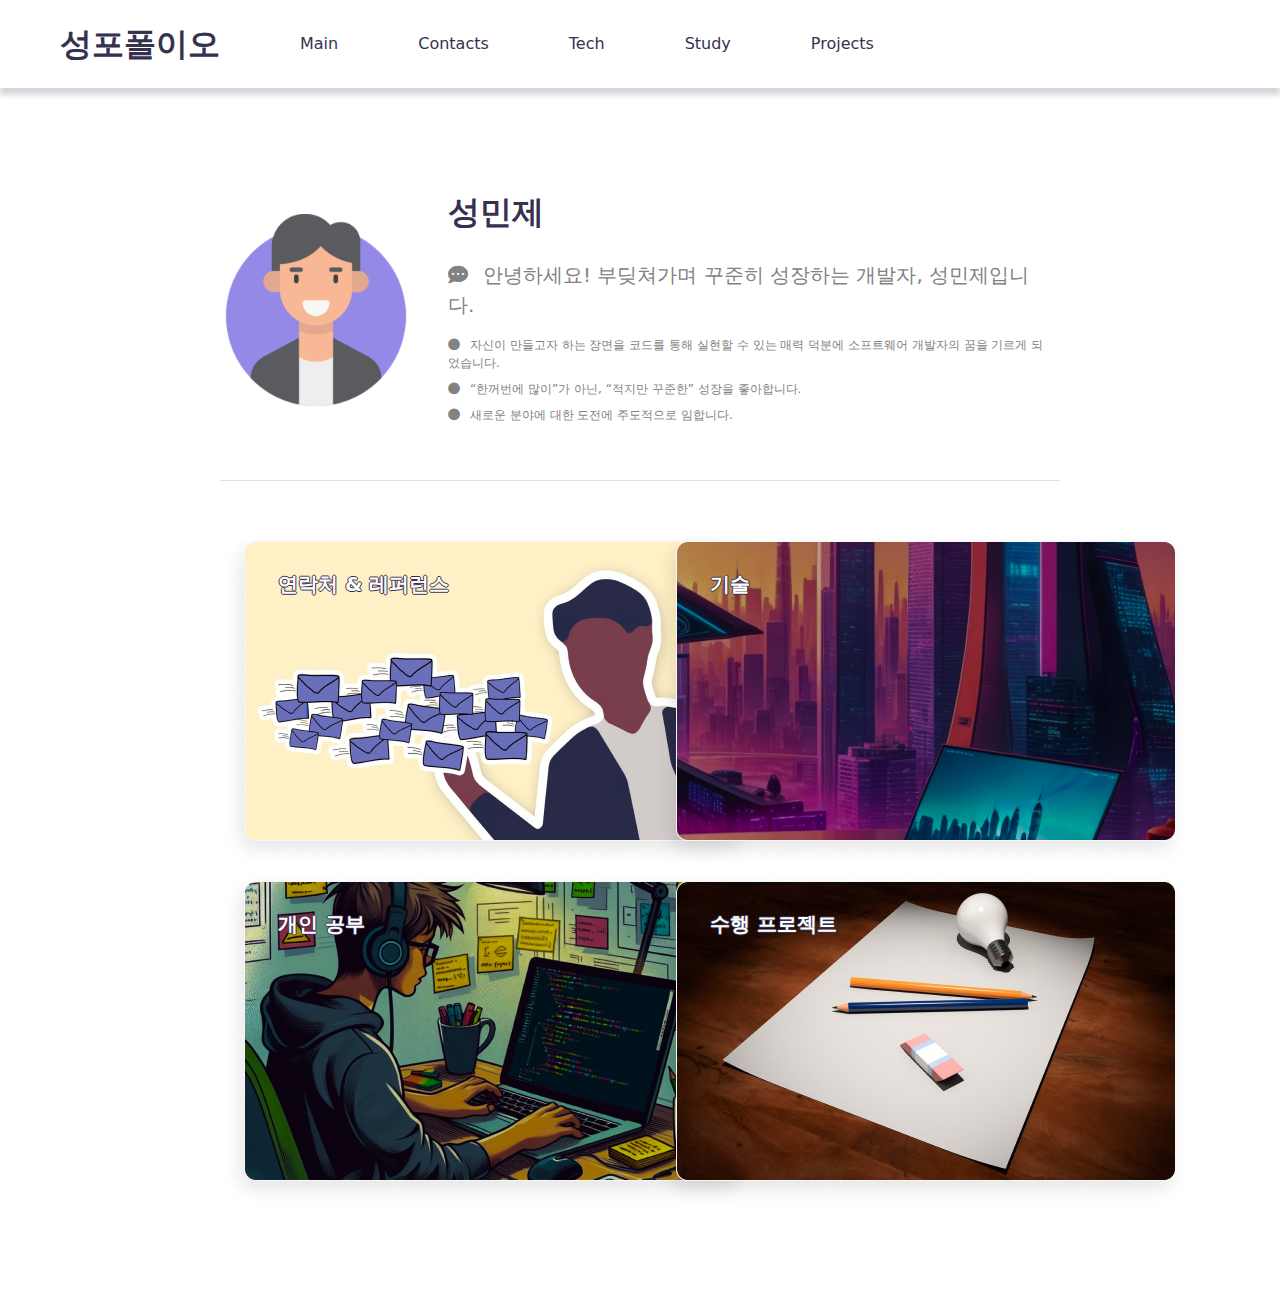
==== index.html @ f3b040c4 "[feat] link card img 추가" ====
<!DOCTYPE html>
<html lang="en">

<head>
    <meta charset="UTF-8">
    <meta name="viewport" content="width=device-width, initial-scale=1.0">
    <title>성포폴이오</title>
    <link href="https://cdn.jsdelivr.net/npm/bootstrap@5.3.3/dist/css/bootstrap.min.css" rel="stylesheet"
        integrity="sha384-QWTKZyjpPEjISv5WaRU9OFeRpok6YctnYmDr5pNlyT2bRjXh0JMhjY6hW+ALEwIH" crossorigin="anonymous">
        <link rel="stylesheet" href="https://cdnjs.cloudflare.com/ajax/libs/font-awesome/5.15.4/css/all.min.css" integrity="sha512-1ycn6IcaQQ40/MKBW2W4Rhis/DbILU74C1vSrLJxCq57o941Ym01SwNsOMqvEBFlcgUa6xLiPY/NS5R+E6ztJQ==" crossorigin="anonymous" referrerpolicy="no-referrer" />
    <link href="css/common.css" rel="stylesheet">
    <link href="css/index.css" rel="stylesheet">
</head>

<body>
    <Nav class="nav-container">
        <p class="fs-title fw-bold">성포폴이오</p>
        <p class="fs-normal">Main</p>
        <p class="fs-normal">Contacts</p>
        <p class="fs-normal">Tech</p>
        <p class="fs-normal">Study</p>
        <p class="fs-normal">Projects</p>
    </Nav>
    <div class="container">
        <div class="row align-items-center justify-content-between mb-5">
            <div class="col-3">
                <img src="../images/ProfileImage.png" alt="Profile" style="width: 100%;">
            </div>
            <div class="col-9 px-4">
                <p class="fs-title fw-bold mb-4">성민제</p>
                <p class="fs-big fc-gray mb-3"><i class="fas fa-comment-dots" style="margin-right: 15px;"></i>안녕하세요! 부딪쳐가며 꾸준히 성장하는 개발자, 성민제입니다.</p>
                <p class="fs-small fc-gray mb-2"><i class="fas fa-circle" style="margin-right: 10px;"></i>자신이 만들고자 하는 장면을 코드를 통해 실현할 수 있는 매력 덕분에 소프트웨어 개발자의 꿈을 기르게 되었습니다.</p>
                <p class="fs-small fc-gray mb-2"><i class="fas fa-circle" style="margin-right: 10px;"></i>“한꺼번에 많이”가 아닌, “적지만 꾸준한” 성장을 좋아합니다.</p>
                <p class="fs-small fc-gray mb-2"><i class="fas fa-circle" style="margin-right: 10px;"></i>새로운 분야에 대한 도전에 주도적으로 임합니다.</p>
            </div>
        </div>
        <hr class="mb-5" style="color: #828282;">
        <div class="row">
            <div class="col-6 position-relative">
                <img src="../images/Contacts.png" alt="Contacts">
                <p class="fs-big fw-bold card-title">연락처 & 레퍼런스</p>
            </div>
            <div class="col-6 position-relative">
                <img src="../images/Tech.png" alt="Tech">
                <p class="fs-big fw-bold card-title">기술</p>
            </div>
            <div class="col-6 position-relative">
                <img src="../images/Study.png" alt="Study">
                <p class="fs-big fw-bold card-title">개인 공부</p>
            </div>
            <div class="col-6 position-relative">
                <img src="../images/Projects.png" alt="Projects">
                <p class="fs-big fw-bold card-title">수행 프로젝트</p>
            </div>
        </div>
    </div>
</body>

<script src="https://cdn.jsdelivr.net/npm/bootstrap@5.3.3/dist/js/bootstrap.bundle.min.js"
        integrity="sha384-YvpcrYf0tY3lHB60NNkmXc5s9fDVZLESaAA55NDzOxhy9GkcIdslK1eN7N6jIeHz"
        crossorigin="anonymous"></script>
</html>
---- css/common.css ----
body {
    margin: 0;
    max-width: 1700px;
    margin: auto
}

div,
nav,
footer {
    box-sizing: border-box;
}

p,
h1,
h2,
h3,
h4,
h5,
h6 {
    margin-top: 0;
    margin-bottom: 0;
    color: #373150;
}

.fs-title {
    font-size: 32px;
}

.fs-big {
    font-size: 20px;
}

.fs-normal {
    font-size: 16px;
}

.fs-small {
    font-size: 12px;
}

.fc-gray {
    color: #828282;
}

.fw-bold {
    font-weight: 600;
}

.nav-container {
    display: flex;
    align-items: center;
    padding: 20px;
    box-shadow: 0px 7px 5px 0px rgba(55, 49, 80, 0.2);
    -webkit-box-shadow: 0px 7px 5px 0px rgba(55, 49, 80, 0.2);
    -moz-box-shadow: 0px 7px 5px 0px rgba(55, 49, 80, 0.2);
}

.nav-container>p {
    margin-left: 40px;
    margin-right: 40px;
}
---- css/index.css ----
.container {
    padding: 100px 150px 100px 150px;
    margin: auto;
}

.card-title {
    color: white;
    text-shadow: -1px 0px #373150, 0px 1px #373150, 1px 0px #373150, 0px -1px #373150;
    position: absolute;
    top: 40px;
    left: 70px;
}
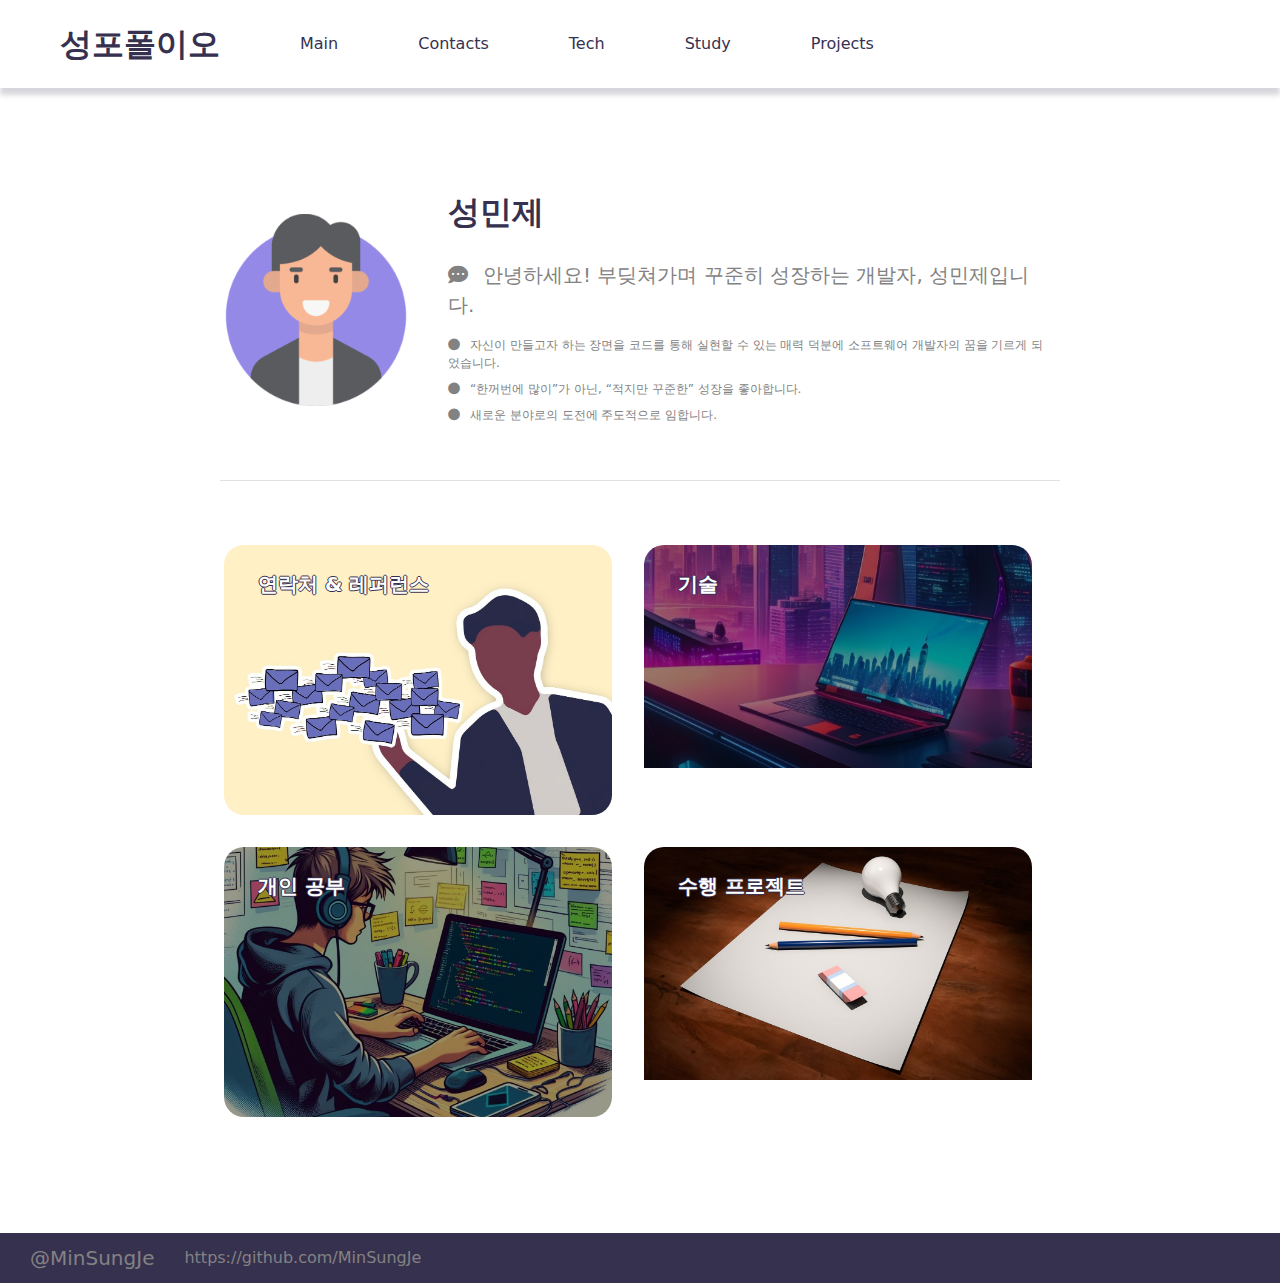
==== commit 878f8359: "[feat] link-card 마우스 hover 애니메이션 추가" ====
--- a/index.html
+++ b/index.html
@@ -7,7 +7,11 @@
     <title>성포폴이오</title>
     <link href="https://cdn.jsdelivr.net/npm/bootstrap@5.3.3/dist/css/bootstrap.min.css" rel="stylesheet"
         integrity="sha384-QWTKZyjpPEjISv5WaRU9OFeRpok6YctnYmDr5pNlyT2bRjXh0JMhjY6hW+ALEwIH" crossorigin="anonymous">
-        <link rel="stylesheet" href="https://cdnjs.cloudflare.com/ajax/libs/font-awesome/5.15.4/css/all.min.css" integrity="sha512-1ycn6IcaQQ40/MKBW2W4Rhis/DbILU74C1vSrLJxCq57o941Ym01SwNsOMqvEBFlcgUa6xLiPY/NS5R+E6ztJQ==" crossorigin="anonymous" referrerpolicy="no-referrer" />
+    <link rel="stylesheet" href="https://cdnjs.cloudflare.com/ajax/libs/font-awesome/5.15.4/css/all.min.css"
+        integrity="sha512-1ycn6IcaQQ40/MKBW2W4Rhis/DbILU74C1vSrLJxCq57o941Ym01SwNsOMqvEBFlcgUa6xLiPY/NS5R+E6ztJQ=="
+        crossorigin="anonymous" referrerpolicy="no-referrer" />
+    <script src="https://code.jquery.com/jquery-3.7.1.slim.js"
+        integrity="sha256-UgvvN8vBkgO0luPSUl2s8TIlOSYRoGFAX4jlCIm9Adc=" crossorigin="anonymous"></script>
     <link href="css/common.css" rel="stylesheet">
     <link href="css/index.css" rel="stylesheet">
 </head>
@@ -24,39 +28,57 @@
     <div class="container">
         <div class="row align-items-center justify-content-between mb-5">
             <div class="col-3">
-                <img src="../images/ProfileImage.png" alt="Profile" style="width: 100%;">
+                <img src="images/ProfileImage.png" alt="Profile" style="width: 100%;">
             </div>
             <div class="col-9 px-4">
                 <p class="fs-title fw-bold mb-4">성민제</p>
-                <p class="fs-big fc-gray mb-3"><i class="fas fa-comment-dots" style="margin-right: 15px;"></i>안녕하세요! 부딪쳐가며 꾸준히 성장하는 개발자, 성민제입니다.</p>
-                <p class="fs-small fc-gray mb-2"><i class="fas fa-circle" style="margin-right: 10px;"></i>자신이 만들고자 하는 장면을 코드를 통해 실현할 수 있는 매력 덕분에 소프트웨어 개발자의 꿈을 기르게 되었습니다.</p>
-                <p class="fs-small fc-gray mb-2"><i class="fas fa-circle" style="margin-right: 10px;"></i>“한꺼번에 많이”가 아닌, “적지만 꾸준한” 성장을 좋아합니다.</p>
-                <p class="fs-small fc-gray mb-2"><i class="fas fa-circle" style="margin-right: 10px;"></i>새로운 분야에 대한 도전에 주도적으로 임합니다.</p>
+                <p class="fs-big fc-gray mb-3"><i class="fas fa-comment-dots" style="margin-right: 15px;"></i>안녕하세요!
+                    부딪쳐가며 꾸준히 성장하는 개발자, 성민제입니다.</p>
+                <p class="fs-small fc-gray mb-2"><i class="fas fa-circle" style="margin-right: 10px;"></i>자신이 만들고자 하는
+                    장면을 코드를 통해 실현할 수 있는 매력 덕분에 소프트웨어 개발자의 꿈을 기르게 되었습니다.</p>
+                <p class="fs-small fc-gray mb-2"><i class="fas fa-circle" style="margin-right: 10px;"></i>“한꺼번에 많이”가 아닌,
+                    “적지만 꾸준한” 성장을 좋아합니다.</p>
+                <p class="fs-small fc-gray mb-2"><i class="fas fa-circle" style="margin-right: 10px;"></i>새로운 분야로의 도전에
+                    주도적으로 임합니다.</p>
             </div>
         </div>
         <hr class="mb-5" style="color: #828282;">
-        <div class="row">
-            <div class="col-6 position-relative">
-                <img src="../images/Contacts.png" alt="Contacts">
-                <p class="fs-big fw-bold card-title">연락처 & 레퍼런스</p>
+        <div class="row w-100">
+            <div class="col-6 position-relative p-3">
+                <div class="w-100 link-card">
+                    <img src="images/Contacts.png" alt="Contacts" class="w-100">
+                    <p class="fs-big fw-bold card-title">연락처 & 레퍼런스</p>
+                </div>
             </div>
-            <div class="col-6 position-relative">
-                <img src="../images/Tech.png" alt="Tech">
-                <p class="fs-big fw-bold card-title">기술</p>
+            <div class="col-6 position-relative p-3">
+                <div class="w-100 link-card">
+                    <img src="images/Tech.png" alt="Tech" class="w-100 p-tech bc-dark">
+                    <p class="fs-big fw-bold card-title">기술</p>
+                </div>
             </div>
-            <div class="col-6 position-relative">
-                <img src="../images/Study.png" alt="Study">
-                <p class="fs-big fw-bold card-title">개인 공부</p>
+            <div class="col-6 position-relative p-3">
+                <div class="w-100 link-card">
+                    <img src="images/Study.png" alt="Study" class="w-100 p-study bc-dark">
+                    <p class="fs-big fw-bold card-title">개인 공부</p>
+                </div>
             </div>
-            <div class="col-6 position-relative">
-                <img src="../images/Projects.png" alt="Projects">
-                <p class="fs-big fw-bold card-title">수행 프로젝트</p>
+            <div class="col-6 position-relative p-3">
+                <div class="w-100 link-card">
+                    <img src="images/Projects.png" alt="Projects" class="w-100">
+                    <p class="fs-big fw-bold card-title">수행 프로젝트</p>
+                </div>
             </div>
         </div>
     </div>
+    <footer>
+        <p class="fc-gray fs-big">@MinSungJe</p>
+        <p class="fc-gray">https://github.com/MinSungJe</p>
+    </footer>
+
+    <script src="js/index.js"></script>
+    <script src="https://cdn.jsdelivr.net/npm/bootstrap@5.3.3/dist/js/bootstrap.bundle.min.js"
+        integrity="sha384-YvpcrYf0tY3lHB60NNkmXc5s9fDVZLESaAA55NDzOxhy9GkcIdslK1eN7N6jIeHz"
+        crossorigin="anonymous"></script>
 </body>
 
-<script src="https://cdn.jsdelivr.net/npm/bootstrap@5.3.3/dist/js/bootstrap.bundle.min.js"
-        integrity="sha384-YvpcrYf0tY3lHB60NNkmXc5s9fDVZLESaAA55NDzOxhy9GkcIdslK1eN7N6jIeHz"
-        crossorigin="anonymous"></script>
 </html>--- a/css/common.css
+++ b/css/common.css
@@ -58,4 +58,15 @@
 .nav-container>p {
     margin-left: 40px;
     margin-right: 40px;
+}
+
+footer {
+    display: flex;
+    align-items: center;
+    background: #373150;
+    width: 100%;
+    padding: 10px 30px 10px 30px;
+}
+footer > .fs-big {
+    margin-right: 30px;
 }--- a/css/index.css
+++ b/css/index.css
@@ -8,5 +8,38 @@
     text-shadow: -1px 0px #373150, 0px 1px #373150, 1px 0px #373150, 0px -1px #373150;
     position: absolute;
     top: 40px;
-    left: 70px;
+    left: 50px;
+    transition: all 0.5s;
+}
+
+.link-card {
+    display: block;
+    height: 270px;
+    overflow: hidden;
+    border-radius: 20px;
+    transition: all 0.5s;
+    border: 0px solid white;
+}
+
+.link-card:hover {
+    border-radius: 30px;
+    border: 10px solid white;
+}
+.link-card:hover>.card-title {
+    top: 50px;
+    left: 60px;
+}
+
+.p-tech {
+    position: relative;
+    bottom: 200px;
+}
+
+.p-study {
+    position: relative;
+    bottom: 70px;
+}
+
+.bc-dark {
+    filter: brightness(60%);
 }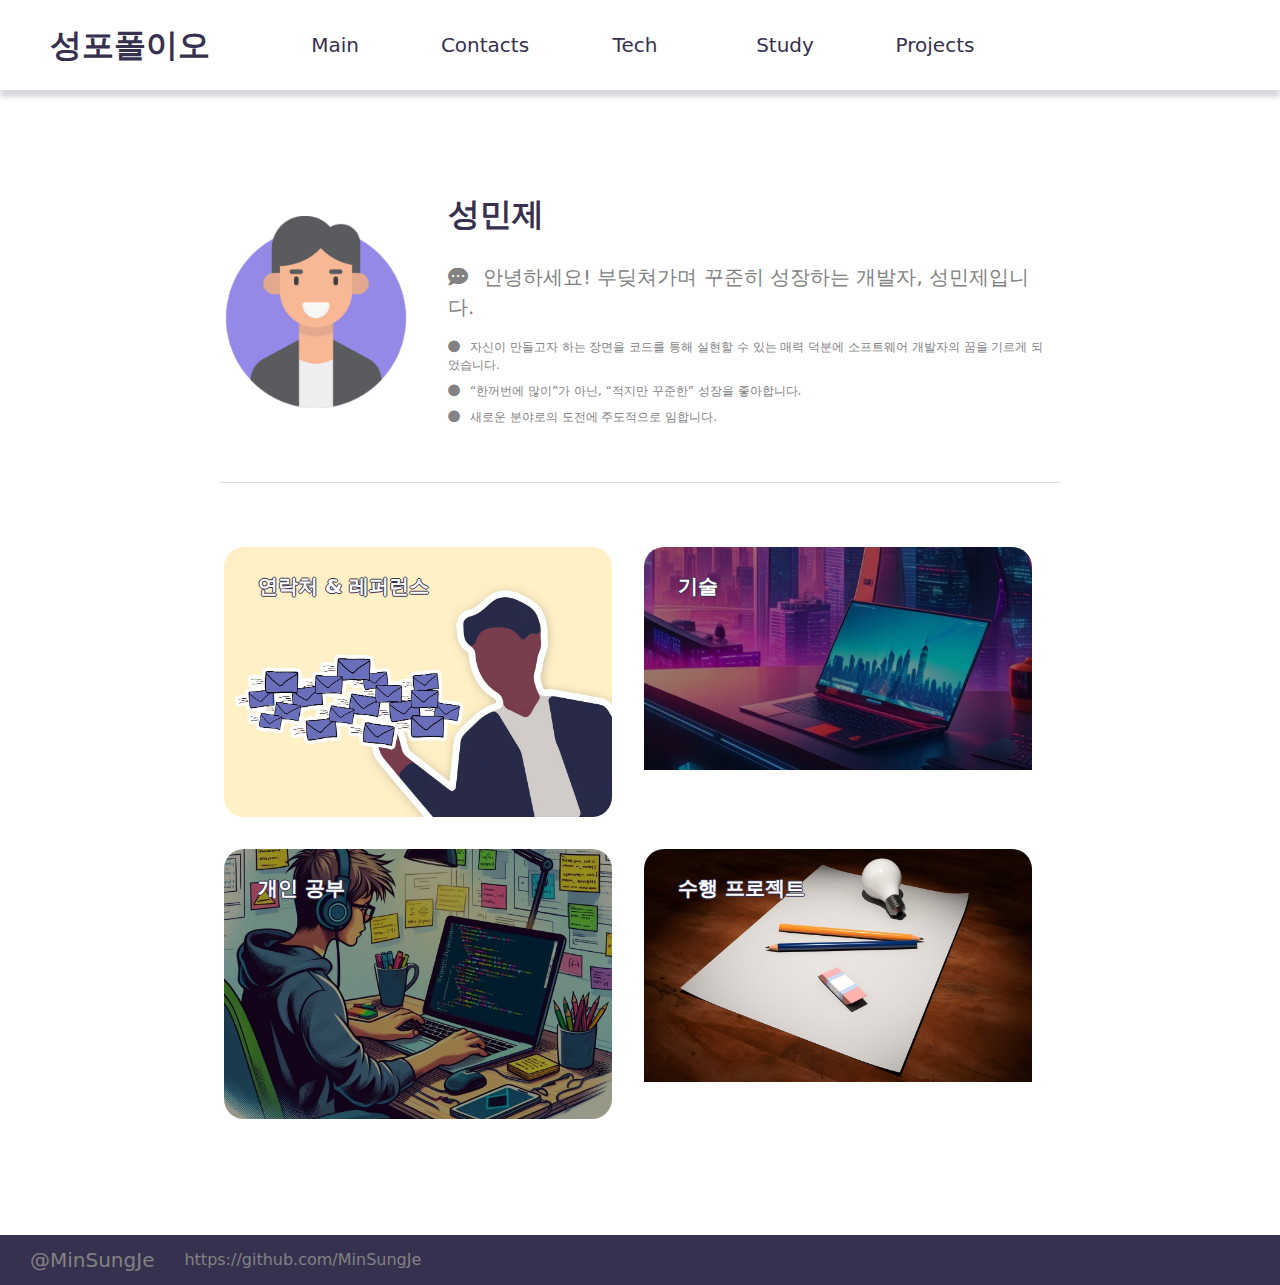
==== commit 42f14d10: "[feat] Navbar btn 마우스 hover 애니메이션 추가" ====
--- a/index.html
+++ b/index.html
@@ -19,11 +19,21 @@
 <body>
     <Nav class="nav-container">
         <p class="fs-title fw-bold">성포폴이오</p>
-        <p class="fs-normal">Main</p>
-        <p class="fs-normal">Contacts</p>
-        <p class="fs-normal">Tech</p>
-        <p class="fs-normal">Study</p>
-        <p class="fs-normal">Projects</p>
+        <button class="nav-btn">
+            <p class="fs-big">Main</p>
+        </button>
+        <button class="nav-btn">
+            <p class="fs-big">Contacts</p>
+        </button>
+        <button class="nav-btn">
+            <p class="fs-big">Tech</p>
+        </button>
+        <button class="nav-btn">
+            <p class="fs-big">Study</p>
+        </button>
+        <button class="nav-btn">
+            <p class="fs-big">Projects</p>
+        </button>
     </Nav>
     <div class="container">
         <div class="row align-items-center justify-content-between mb-5">
--- a/css/common.css
+++ b/css/common.css
@@ -20,6 +20,7 @@
     margin-top: 0;
     margin-bottom: 0;
     color: #373150;
+    transition: all 0.5s;
 }
 
 .fs-title {
@@ -47,17 +48,34 @@
 }
 
 .nav-container {
+    height: 90px;
     display: flex;
     align-items: center;
-    padding: 20px;
+    padding-left: 20px;
+    padding-right: 20px;
     box-shadow: 0px 7px 5px 0px rgba(55, 49, 80, 0.2);
     -webkit-box-shadow: 0px 7px 5px 0px rgba(55, 49, 80, 0.2);
     -moz-box-shadow: 0px 7px 5px 0px rgba(55, 49, 80, 0.2);
 }
+.nav-container > .fs-title {
+    margin-left: 30px;
+    margin-right: 50px;
+}
 
-.nav-container>p {
-    margin-left: 40px;
-    margin-right: 40px;
+.nav-btn {
+    width: 150px;
+    height: 100%;
+    padding-left: 20px;
+    padding-right: 20px;
+    background: white;
+    border: none;
+    transition: all 0.5s;
+}
+.nav-btn:hover {
+    background: #373150;
+}
+.nav-btn:hover > p {
+    color: white;
 }
 
 footer {
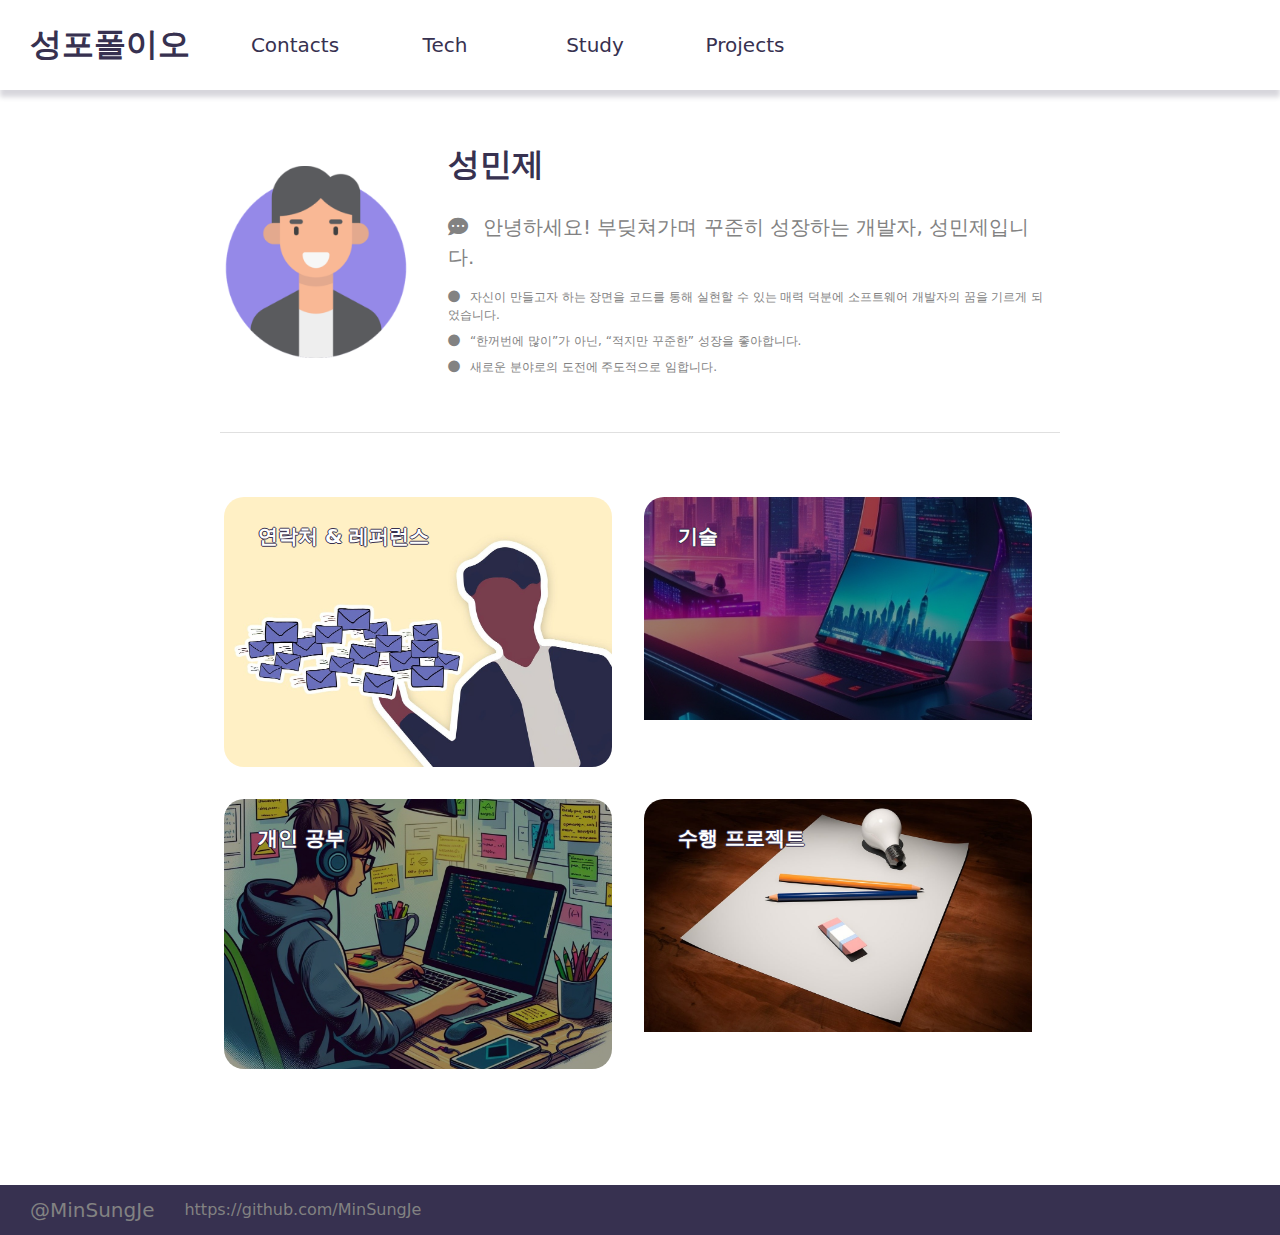
==== commit 1be46e8e: "[feat] Navbar, Link-card 페이지 간 이동 기능 추가" ====
--- a/index.html
+++ b/index.html
@@ -18,10 +18,7 @@
 
 <body>
     <Nav class="nav-container">
-        <p class="fs-title fw-bold">성포폴이오</p>
-        <button class="nav-btn">
-            <p class="fs-big">Main</p>
-        </button>
+        <div class="nav-title"><p class="fs-title fw-bold">성포폴이오</p></div>
         <button class="nav-btn">
             <p class="fs-big">Contacts</p>
         </button>
@@ -85,6 +82,7 @@
         <p class="fc-gray">https://github.com/MinSungJe</p>
     </footer>
 
+    <script src="js/Navbar.js"></script>
     <script src="js/index.js"></script>
     <script src="https://cdn.jsdelivr.net/npm/bootstrap@5.3.3/dist/js/bootstrap.bundle.min.js"
         integrity="sha384-YvpcrYf0tY3lHB60NNkmXc5s9fDVZLESaAA55NDzOxhy9GkcIdslK1eN7N6jIeHz"
--- a/css/common.css
+++ b/css/common.css
@@ -51,18 +51,19 @@
     height: 90px;
     display: flex;
     align-items: center;
-    padding-left: 20px;
-    padding-right: 20px;
     box-shadow: 0px 7px 5px 0px rgba(55, 49, 80, 0.2);
     -webkit-box-shadow: 0px 7px 5px 0px rgba(55, 49, 80, 0.2);
     -moz-box-shadow: 0px 7px 5px 0px rgba(55, 49, 80, 0.2);
 }
-.nav-container > .fs-title {
-    margin-left: 30px;
-    margin-right: 50px;
+
+.nav-title {
+    cursor: pointer;
+    height: 100%;
+    padding: 20px 30px 20px 30px;
 }
 
 .nav-btn {
+    cursor: pointer;
     width: 150px;
     height: 100%;
     padding-left: 20px;
@@ -78,6 +79,11 @@
     color: white;
 }
 
+.container {
+    padding: 50px 150px 100px 150px;
+    margin: auto;
+}
+
 footer {
     display: flex;
     align-items: center;
--- a/css/index.css
+++ b/css/index.css
@@ -1,8 +1,3 @@
-.container {
-    padding: 100px 150px 100px 150px;
-    margin: auto;
-}
-
 .card-title {
     color: white;
     text-shadow: -1px 0px #373150, 0px 1px #373150, 1px 0px #373150, 0px -1px #373150;
@@ -13,6 +8,7 @@
 }
 
 .link-card {
+    cursor: pointer;
     display: block;
     height: 270px;
     overflow: hidden;
